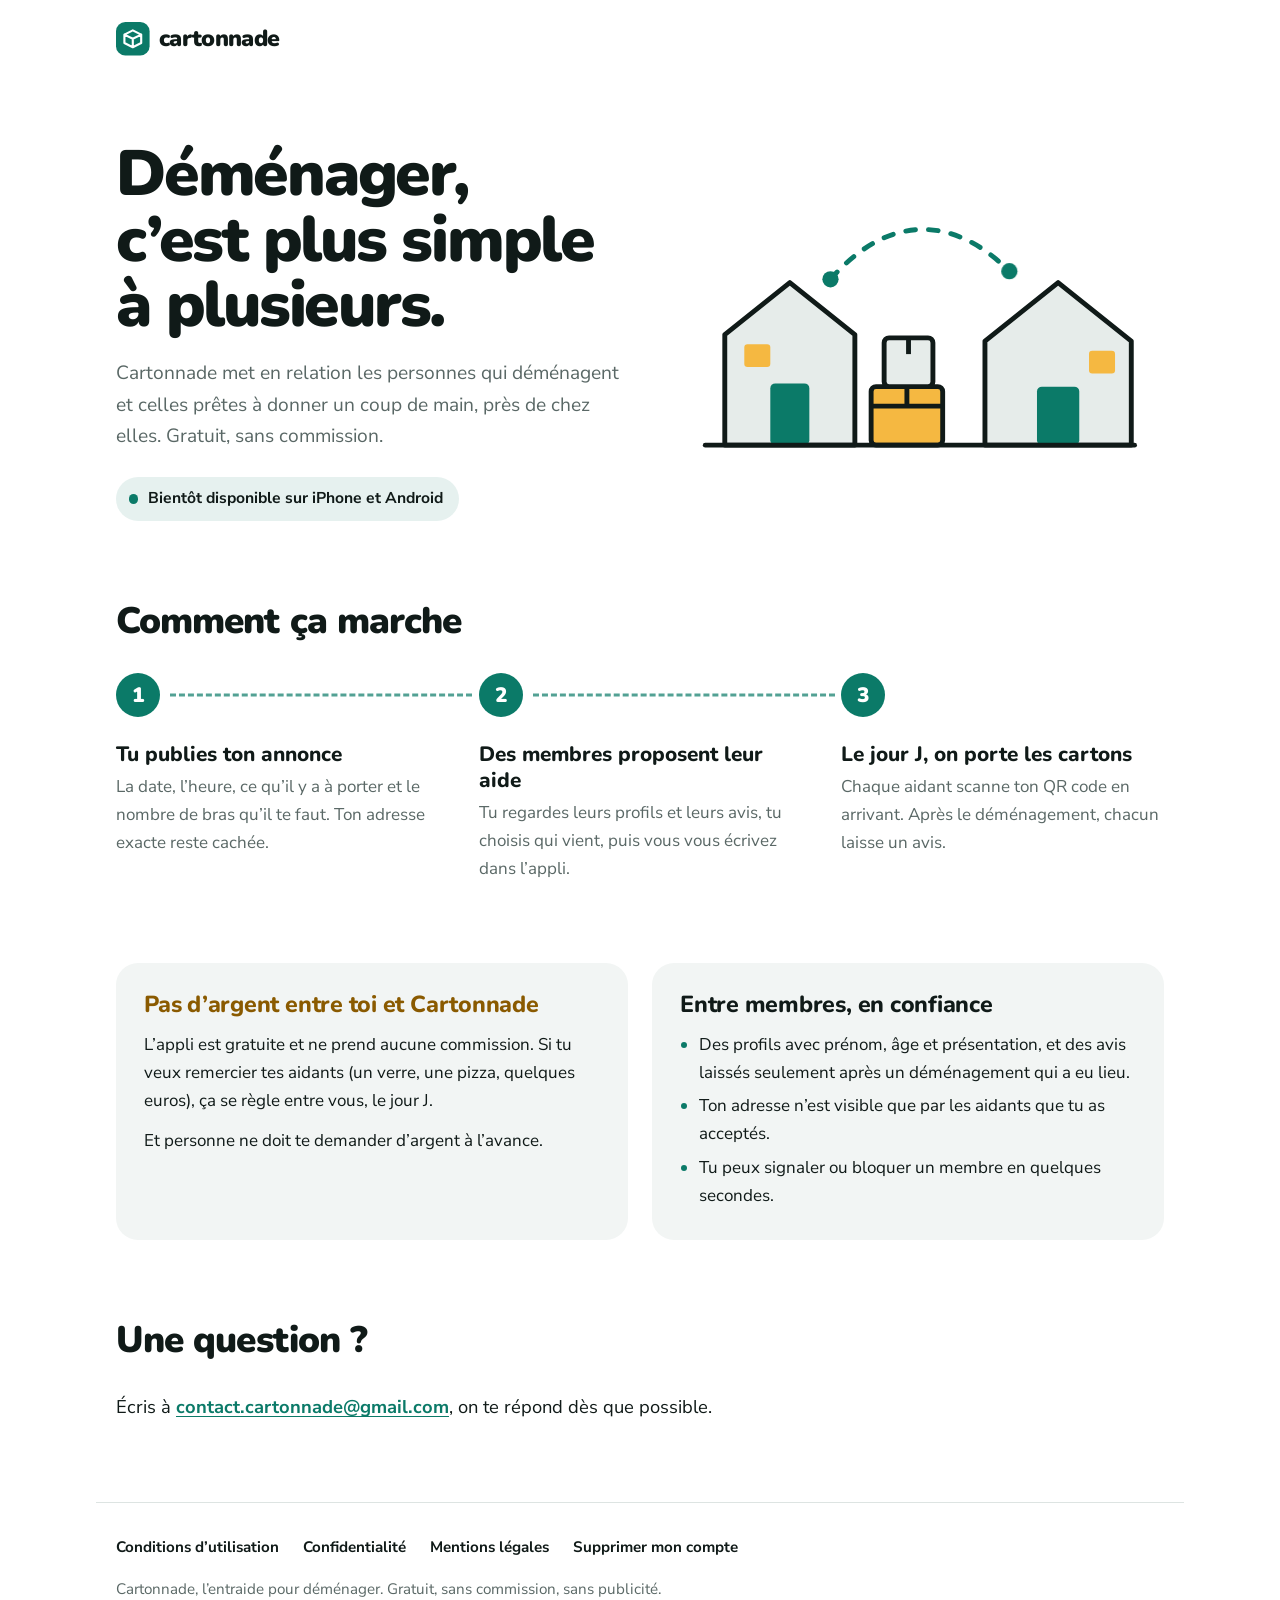
==== index.html @ 96b387e8 "Mise en ligne du site cartonnade.fr Co-Authored-By: Claude Opus 5.5 <noreply@anthropic.com> Claude-S" ====
<!doctype html>
<html lang="fr">
<head>
<meta charset="utf-8">
<meta name="viewport" content="width=device-width, initial-scale=1">
<title>Cartonnade, l’entraide pour déménager</title>
<meta name="description" content="Cartonnade met en relation les personnes qui déménagent et celles prêtes à donner un coup de main, partout en France. Gratuit, sans commission.">
<meta name="theme-color" content="#121414" media="(prefers-color-scheme: dark)">
<meta name="theme-color" content="#ffffff" media="(prefers-color-scheme: light)">
<link rel="icon" href="/statique/favicon-32.png" sizes="32x32" type="image/png">
<link rel="apple-touch-icon" href="/statique/apple-touch-icon.png">
<link rel="preload" href="/statique/polices/nunito-900.woff2" as="font" type="font/woff2" crossorigin>
<link rel="preload" href="/statique/polices/nunito-sans-400.woff2" as="font" type="font/woff2" crossorigin>
<link rel="stylesheet" href="/statique/style.css">
<meta property="og:title" content="Cartonnade, l’entraide pour déménager">
<meta property="og:description" content="Cartonnade met en relation les personnes qui déménagent et celles prêtes à donner un coup de main, partout en France. Gratuit, sans commission.">
<meta property="og:image" content="https://cartonnade.fr/statique/icone-512.png">
<meta property="og:locale" content="fr_FR">
</head>
<body>
<a class="passer" href="#contenu">Aller au contenu</a>
<header class="entete">
  <a class="logo" href="/" aria-label="Cartonnade, accueil"><svg viewBox="0 0 36 36" aria-hidden="true"><rect class="marque" width="36" height="36" rx="10"/><path class="carton" transform="translate(6 6)" d="M3 7.5L12 3l9 4.5v9L12 21l-9-4.5zM3 7.5L12 12l9-4.5M12 12v9" fill="none" stroke-width="2.3" stroke-linecap="round" stroke-linejoin="round"/></svg><span>cartonnade</span></a>
  
</header>
<main id="contenu">
<section class="une" aria-labelledby="titre">
  <div>
    <h1 id="titre">Déménager, c’est plus simple à plusieurs.</h1>
    <p class="chapo">Cartonnade met en relation les personnes qui déménagent et celles prêtes à donner un coup de main, près de chez elles. Gratuit, sans commission.</p>
    <p class="bientot">Bientôt disponible sur iPhone et Android</p>
  </div>
  <svg class="illustration" viewBox="0 0 300 180" fill="none" role="img" aria-label="Deux maisons reliées par un trajet en pointillés, avec des cartons posés entre les deux.">
    <defs>
      <mask id="masque-trajet" maskUnits="userSpaceOnUse" x="0" y="0" width="300" height="180">
        <path class="revele" d="M95 58C130 18 170 18 205 53" stroke="#fff" stroke-width="10" stroke-linecap="round" fill="none"/>
      </mask>
    </defs>
    <path class="trajet" d="M95 58C130 18 170 18 205 53" stroke-width="3" stroke-dasharray="6 8" stroke-linecap="round" mask="url(#masque-trajet)"/>
    <circle class="vert" cx="95" cy="58" r="5"/>
    <circle class="vert arrivee" cx="205" cy="53" r="5"/>
    <path class="maison" d="M30 160V92l40-32 40 32v68z" stroke-width="3" stroke-linejoin="round"/>
    <rect class="vert" x="58" y="122" width="24" height="38" rx="3"/>
    <rect class="ambre" x="42" y="98" width="16" height="14" rx="2"/>
    <path class="maison" d="M190 160V96l45-36 45 36v64z" stroke-width="3" stroke-linejoin="round"/>
    <rect class="vert" x="222" y="124" width="26" height="36" rx="3"/>
    <rect class="ambre" x="254" y="102" width="16" height="14" rx="2"/>
    <rect class="ambre trait" x="120" y="124" width="44" height="36" rx="3" stroke-width="3"/>
    <path class="trait" d="M120 136h44M142 124v12" stroke-width="3"/>
    <rect class="maison" x="128" y="94" width="30" height="30" rx="3" stroke-width="3"/>
    <path class="trait" d="M143 94v10" stroke-width="3"/>
    <path class="trait" d="M18 160h264" stroke-width="3" stroke-linecap="round"/>
  </svg>
</section>

<section class="bloc" aria-labelledby="etapes">
  <h2 id="etapes">Comment ça marche</h2>
  <ol class="etapes">
    <li>
      <h3>Tu publies ton annonce</h3>
      <p>La date, l’heure, ce qu’il y a à porter et le nombre de bras qu’il te faut. Ton adresse exacte reste cachée.</p>
    </li>
    <li>
      <h3>Des membres proposent leur aide</h3>
      <p>Tu regardes leurs profils et leurs avis, tu choisis qui vient, puis vous vous écrivez dans l’appli.</p>
    </li>
    <li>
      <h3>Le jour J, on porte les cartons</h3>
      <p>Chaque aidant scanne ton QR code en arrivant. Après le déménagement, chacun laisse un avis.</p>
    </li>
  </ol>
</section>

<div class="bloc duo">
  <section class="argent" aria-labelledby="argent">
    <h2 id="argent">Pas d’argent entre toi et Cartonnade</h2>
    <p>L’appli est gratuite et ne prend aucune commission. Si tu veux remercier tes aidants (un verre, une pizza, quelques euros), ça se règle entre vous, le jour J.</p>
    <p>Et personne ne doit te demander d’argent à l’avance.</p>
  </section>
  <section aria-labelledby="confiance">
    <h2 id="confiance">Entre membres, en confiance</h2>
    <ul>
      <li>Des profils avec prénom, âge et présentation, et des avis laissés seulement après un déménagement qui a eu lieu.</li>
      <li>Ton adresse n’est visible que par les aidants que tu as acceptés.</li>
      <li>Tu peux signaler ou bloquer un membre en quelques secondes.</li>
    </ul>
  </section>
</div>

<section class="bloc contact" aria-labelledby="question">
  <h2 id="question" class="bloc-titre">Une question ?</h2>
  <p>Écris à <a href="mailto:contact.cartonnade@gmail.com">contact.cartonnade@gmail.com</a>, on te répond dès que possible.</p>
</section>

</main>
<footer class="pied">
  <ul><li><a href="/conditions/">Conditions d’utilisation</a></li><li><a href="/confidentialite/">Confidentialité</a></li><li><a href="/mentions-legales/">Mentions légales</a></li><li><a href="/supprimer-mon-compte/">Supprimer mon compte</a></li></ul>
  <p>Cartonnade, l’entraide pour déménager. Gratuit, sans commission, sans publicité.</p>
</footer>
</body>
</html>
---- statique/style.css ----
/* Cartonnade · site cartonnade.fr — mêmes couleurs et polices que l'appli (src/theme/couleurs.ts). */

@font-face { font-family: 'Nunito'; font-weight: 800; font-display: swap; src: url('/statique/polices/nunito-800.woff2') format('woff2'); }
@font-face { font-family: 'Nunito'; font-weight: 900; font-display: swap; src: url('/statique/polices/nunito-900.woff2') format('woff2'); }
@font-face { font-family: 'Nunito Sans'; font-weight: 400; font-display: swap; src: url('/statique/polices/nunito-sans-400.woff2') format('woff2'); }
@font-face { font-family: 'Nunito Sans'; font-weight: 700; font-display: swap; src: url('/statique/polices/nunito-sans-700.woff2') format('woff2'); }
@font-face { font-family: 'Nunito Sans'; font-weight: 800; font-display: swap; src: url('/statique/polices/nunito-sans-800.woff2') format('woff2'); }

/* Thème sombre (celui de l'appli par défaut) */
:root {
  color-scheme: dark;
  --fond: #121414;
  --surface: #1b1f1f;
  --surface2: #252a2a;
  --ligne: #313737;
  --texte: #f1f5f4;
  --attenue: #9ca8a6;
  --accent: #2bb894;
  --accent-encre: #06231c;
  --accent-doux: rgba(43, 184, 148, 0.15);
  --argent: #f5b841;
  --argent-texte: #f5b841;
  --maison: #252a2a;
  --trait: #f1f5f4;
  --titre: 'Nunito', ui-rounded, system-ui, sans-serif;
  --corps: 'Nunito Sans', system-ui, -apple-system, 'Segoe UI', sans-serif;
  --colonne: 42rem;
}

/* Thème clair, si le téléphone ou l'ordinateur est réglé en clair */
@media (prefers-color-scheme: light) {
  :root {
    color-scheme: light;
    --fond: #ffffff;
    --surface: #f2f5f4;
    --surface2: #e6ecea;
    --ligne: #dde4e2;
    --texte: #101a18;
    --attenue: #5a6866;
    --accent: #0b7a68;
    --accent-encre: #ffffff;
    --accent-doux: rgba(11, 122, 104, 0.1);
    --argent-texte: #8a5a00;
    --maison: #e6ecea;
    --trait: #101a18;
  }
}

*, *::before, *::after { box-sizing: border-box; }

html { -webkit-text-size-adjust: 100%; text-size-adjust: 100%; }

body {
  margin: 0;
  background: var(--fond);
  color: var(--texte);
  font-family: var(--corps);
  font-size: 1.0625rem;
  line-height: 1.65;
  font-kerning: normal;
  -webkit-font-smoothing: antialiased;
}

a { color: var(--accent); font-weight: 700; text-decoration-thickness: 0.08em; text-underline-offset: 0.18em; }
a:hover { text-decoration-thickness: 0.14em; }
:focus-visible { outline: 3px solid var(--accent); outline-offset: 3px; border-radius: 6px; }

.passer { position: absolute; left: -9999px; top: 0.5rem; background: var(--accent); color: var(--accent-encre); padding: 0.6rem 1rem; border-radius: 12px; z-index: 10; }
.passer:focus { left: 1rem; }

/* ---------- En-tête et pied de page ---------- */

.entete, .pied, main { width: 100%; max-width: 68rem; margin: 0 auto; padding-left: 1.25rem; padding-right: 1.25rem; }

.entete { display: flex; align-items: center; justify-content: space-between; gap: 1rem; padding-top: 1.25rem; padding-bottom: 1.25rem; }

.logo { display: inline-flex; align-items: center; gap: 0.6rem; color: var(--texte); text-decoration: none; font-family: var(--titre); font-weight: 900; font-size: 1.45rem; letter-spacing: -0.03em; }
.logo svg { width: 2.1rem; height: 2.1rem; flex: none; }
.logo .marque { fill: var(--accent); }
.logo .carton { stroke: var(--accent-encre); }

.entete-lien { color: var(--attenue); font-weight: 700; font-size: 0.95rem; text-decoration: none; }
.entete-lien:hover { color: var(--texte); }

.pied { margin-top: 5rem; padding-top: 2rem; padding-bottom: 3rem; border-top: 1px solid var(--ligne); color: var(--attenue); font-size: 0.95rem; }
.pied ul { list-style: none; margin: 0 0 1rem; padding: 0; display: flex; flex-wrap: wrap; gap: 0.5rem 1.5rem; }
.pied a { color: var(--texte); font-weight: 700; text-decoration: none; }
.pied a:hover, .pied a[aria-current='page'] { color: var(--accent); }
.pied p { margin: 0; }

/* ---------- Accueil ---------- */

.une { display: grid; grid-template-columns: 1fr; gap: 2rem; align-items: center; padding-top: 2rem; }
@media (min-width: 52rem) { .une { grid-template-columns: 1.05fr 1fr; gap: 3rem; padding-top: 4rem; } }

.une h1 {
  font-family: var(--titre);
  font-weight: 900;
  font-size: clamp(2.5rem, 7.2vw, 4rem);
  line-height: 1.02;
  letter-spacing: -0.035em;
  margin: 0 0 1.25rem;
  text-wrap: balance;
}
.une .chapo { font-size: 1.2rem; color: var(--attenue); margin: 0 0 1.5rem; max-width: 32rem; }
.bientot { display: inline-flex; align-items: center; gap: 0.6rem; margin: 0; padding: 0.55rem 1rem 0.55rem 0.8rem; border-radius: 999px; background: var(--accent-doux); color: var(--texte); font-weight: 700; font-size: 0.98rem; }
.bientot::before { content: ''; width: 0.6rem; height: 0.6rem; border-radius: 50%; background: var(--accent); flex: none; }

.illustration { width: 100%; height: auto; display: block; }
.illustration .maison { fill: var(--maison); stroke: var(--trait); }
.illustration .trait { stroke: var(--trait); }
.illustration .vert { fill: var(--accent); }
.illustration .ambre { fill: var(--argent); }
.illustration .trajet { stroke: var(--accent); }

/* Un seul mouvement : le trajet se dessine d'une maison à l'autre au chargement. */
@media (prefers-reduced-motion: no-preference) {
  .illustration .revele { stroke-dasharray: 160; stroke-dashoffset: 160; animation: dessiner 1.4s 0.3s cubic-bezier(0.45, 0, 0.2, 1) forwards; }
  .illustration .arrivee { opacity: 0; transform-box: fill-box; transform-origin: center; animation: arriver 0.35s 1.6s ease-out forwards; }
}
@keyframes dessiner { to { stroke-dashoffset: 0; } }
@keyframes arriver { from { opacity: 0; transform: scale(0.3); } to { opacity: 1; transform: scale(1); } }

.bloc { margin-top: 5rem; }
.bloc > h2, .bloc-titre { font-family: var(--titre); font-weight: 900; font-size: clamp(1.7rem, 4vw, 2.3rem); letter-spacing: -0.025em; line-height: 1.1; margin: 0 0 2rem; }

/* Les trois étapes, reliées par le même trajet en pointillés que l'illustration */
.etapes { list-style: none; margin: 0; padding: 0; display: grid; gap: 2rem; counter-reset: etape; position: relative; }
.etapes li { counter-increment: etape; position: relative; padding-left: 4rem; }
.etapes li::before {
  content: counter(etape);
  position: absolute; left: 0; top: -0.15rem;
  width: 2.75rem; height: 2.75rem; border-radius: 50%;
  display: grid; place-items: center;
  background: var(--accent); color: var(--accent-encre);
  font-family: var(--titre); font-weight: 900; font-size: 1.3rem;
  z-index: 1;
}
.etapes li:not(:last-child)::after {
  content: ''; position: absolute; left: 1.375rem; top: 2.9rem; bottom: -2rem;
  border-left: 3px dashed var(--accent); opacity: 0.7; transform: translateX(-1.5px);
}
.etapes h3 { font-family: var(--titre); font-weight: 800; font-size: 1.3rem; margin: 0 0 0.35rem; line-height: 1.25; }
.etapes p { margin: 0; color: var(--attenue); max-width: 26rem; }

@media (min-width: 52rem) {
  .etapes { grid-template-columns: repeat(3, 1fr); gap: 2.5rem; }
  .etapes li { padding-left: 0; padding-top: 4.25rem; }
  .etapes li::before { top: 0; }
  .etapes li:not(:last-child)::after { left: 3.4rem; right: -2.1rem; top: 1.375rem; bottom: auto; border-left: 0; border-top: 3px dashed var(--accent); transform: translateY(-1.5px); }
}

.duo { display: grid; gap: 1.25rem; }
@media (min-width: 52rem) { .duo { grid-template-columns: 1fr 1fr; gap: 1.5rem; } }
.duo section { background: var(--surface); border-radius: 22px; padding: 1.75rem 1.75rem 1.5rem; }
.duo h2 { font-family: var(--titre); font-weight: 800; font-size: 1.45rem; line-height: 1.2; margin: 0 0 0.75rem; letter-spacing: -0.01em; }
.duo p { margin: 0 0 0.75rem; }
.duo ul { margin: 0; padding-left: 1.2rem; }
.duo li { margin-bottom: 0.35rem; }
.duo li::marker { color: var(--accent); }
.duo .argent h2 { color: var(--argent-texte); }

.contact { text-align: left; }
.contact p { font-size: 1.15rem; margin: 0; }

/* ---------- Pages de texte (conditions, confidentialité…) ---------- */

.document { max-width: var(--colonne); margin: 0 auto; padding-top: 1.5rem; }
.document h1 { font-family: var(--titre); font-weight: 900; font-size: clamp(2.1rem, 6vw, 3rem); line-height: 1.08; letter-spacing: -0.03em; margin: 0 0 0.5rem; text-wrap: balance; }
.document .version { color: var(--attenue); margin: 0 0 2rem; }

.essentiel { background: var(--accent-doux); border-radius: 22px; padding: 1.5rem 1.6rem 1.25rem; margin: 0 0 2.5rem; }
.essentiel h2 { font-family: var(--titre); font-weight: 800; font-size: 1.3rem; margin: 0 0 0.6rem; }
.essentiel ul { margin: 0 0 0.75rem; padding-left: 1.2rem; }
.essentiel li { margin-bottom: 0.4rem; }
.essentiel li::marker { color: var(--accent); }
.essentiel .nb { margin: 0; color: var(--attenue); font-size: 0.95rem; }

.sommaire { border: 1px solid var(--ligne); border-radius: 18px; padding: 1.1rem 1.4rem; margin: 0 0 3rem; }
.sommaire h2 { font-family: var(--corps); font-weight: 800; font-size: 1rem; margin: 0 0 0.5rem; color: var(--attenue); }
.sommaire ol { margin: 0; padding-left: 1.4rem; columns: 1; }
@media (min-width: 40rem) { .sommaire ol { columns: 2; column-gap: 2rem; } }
.sommaire li { break-inside: avoid; margin-bottom: 0.25rem; }
.sommaire a { font-weight: 700; text-decoration: none; color: var(--texte); }
.sommaire a:hover { color: var(--accent); text-decoration: underline; }
.sommaire li::marker { color: var(--attenue); font-weight: 700; }

.document article h2 { font-family: var(--titre); font-weight: 800; font-size: 1.5rem; line-height: 1.2; letter-spacing: -0.01em; margin: 3rem 0 0.9rem; scroll-margin-top: 1.5rem; }
.document article h3 { font-family: var(--corps); font-weight: 800; font-size: 1.1rem; margin: 1.75rem 0 0.5rem; }
.document article p, .document article ul, .document article ol { margin: 0 0 1rem; }
.document article ul, .document article ol { padding-left: 1.3rem; }
.document article li { margin-bottom: 0.45rem; }
.document article li::marker { color: var(--accent); }
.document strong { font-weight: 800; }

.encadre { background: var(--surface); border-radius: 18px; padding: 1.1rem 1.3rem; margin: 0 0 1.25rem; }
.encadre p:last-child { margin-bottom: 0; }

/* Tableau des données : se transforme en fiches sur téléphone */
.tableau { width: 100%; border-collapse: collapse; margin: 0 0 1.5rem; font-size: 0.98rem; }
.tableau th, .tableau td { text-align: left; vertical-align: top; padding: 0.8rem 0.75rem; border-bottom: 1px solid var(--ligne); }
.tableau thead th { font-weight: 800; color: var(--attenue); font-size: 0.92rem; border-bottom-width: 2px; }
.tableau tbody th { font-weight: 800; }
.tableau td:first-of-type { min-width: 0; }
@media (max-width: 40rem) {
  .tableau thead { position: absolute; left: -9999px; }
  .tableau, .tableau tbody, .tableau tr, .tableau th, .tableau td { display: block; }
  .tableau tr { background: var(--surface); border-radius: 16px; padding: 0.9rem 1rem; margin-bottom: 0.75rem; }
  .tableau th, .tableau td { border: 0; padding: 0.2rem 0; }
  .tableau tbody th { font-size: 1.05rem; margin-bottom: 0.2rem; }
  .tableau td::before { content: attr(data-titre); display: block; font-weight: 800; color: var(--attenue); font-size: 0.85rem; margin-top: 0.5rem; }
}

.a-completer { background: var(--argent); color: #2a1c00; border-radius: 6px; padding: 0 0.3em; font-weight: 800; }
.a-completer a { color: inherit; }

@media print {
  :root { --fond: #fff; --texte: #000; --attenue: #444; --surface: #f4f4f4; --accent: #0b7a68; --accent-doux: #eef6f4; --ligne: #ccc; }
  .entete-lien, .sommaire, .pied ul, .passer { display: none; }
}
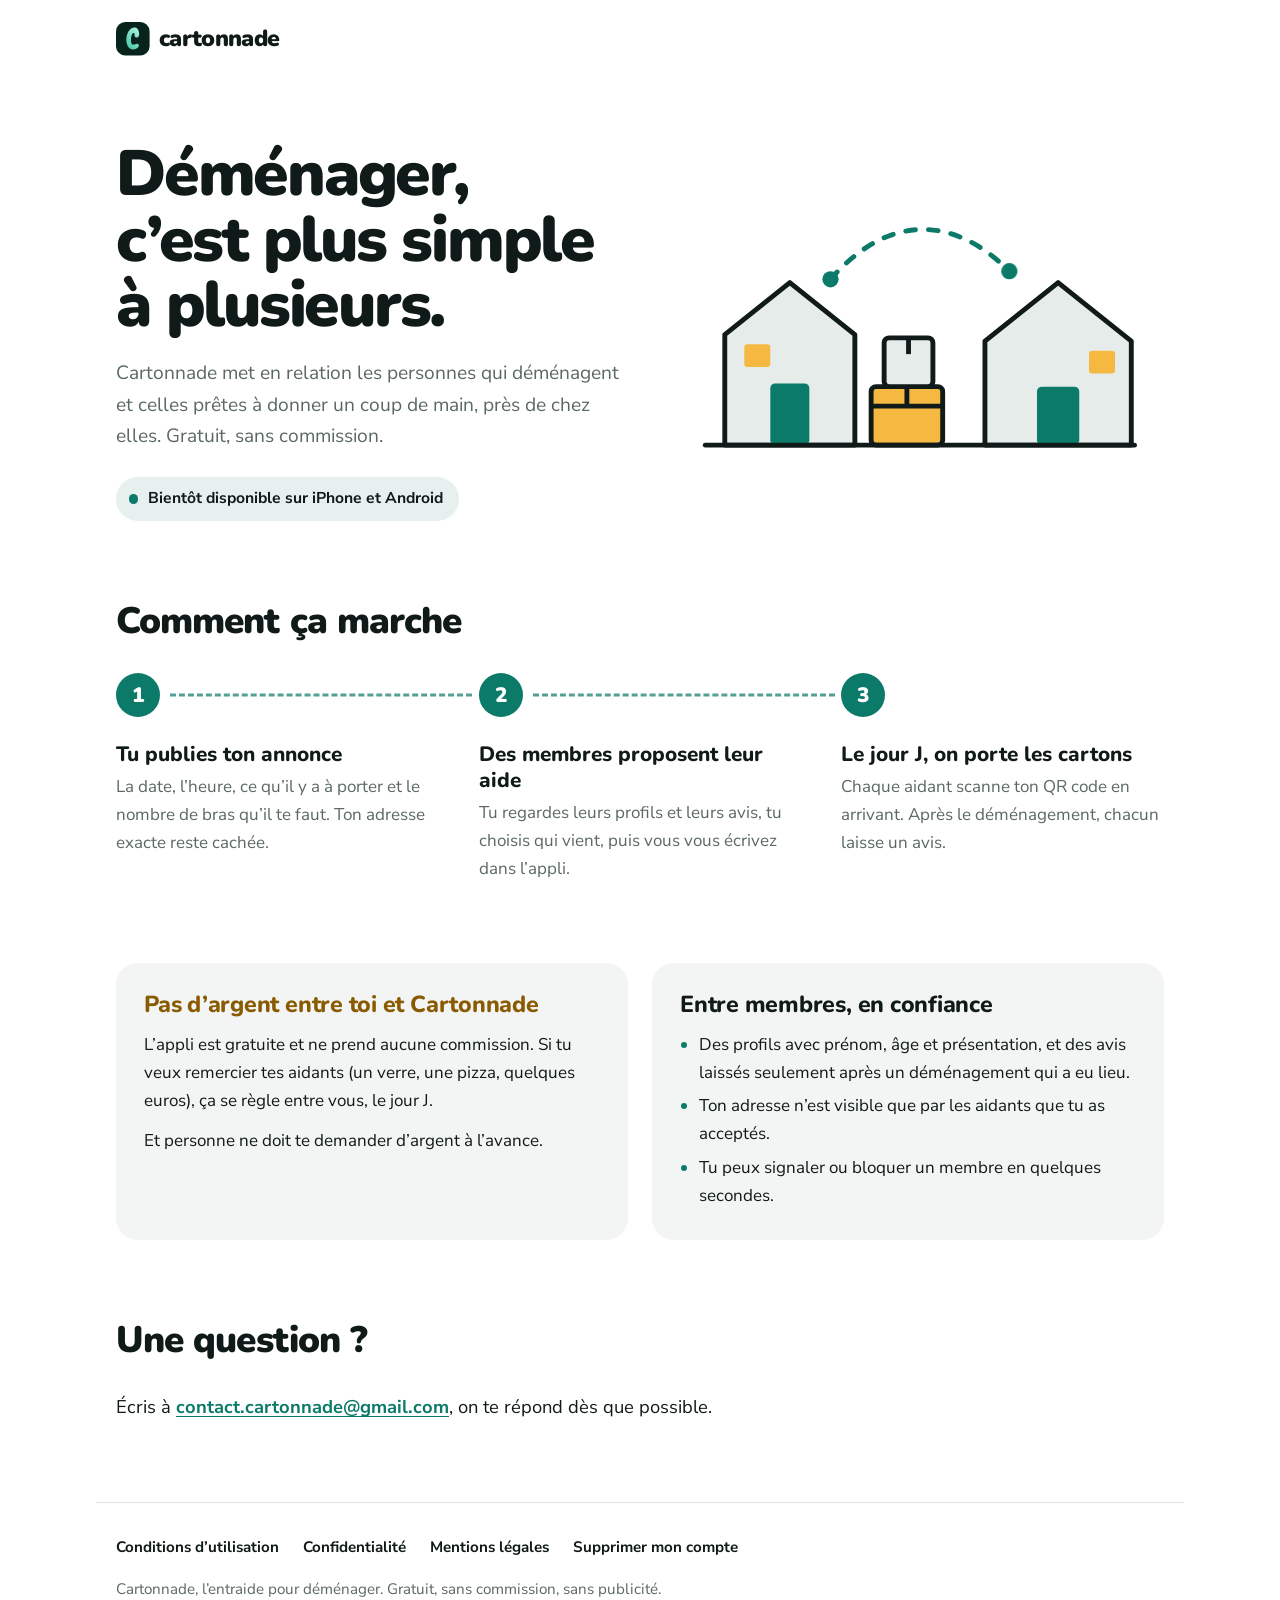
==== commit 475daace: "Nouveau logo Co-Authored-By: Claude Opus 5.5 <noreply@anthropic.com> Claude-Session: https://claude." ====
--- a/index.html
+++ b/index.html
@@ -20,7 +20,7 @@
 <body>
 <a class="passer" href="#contenu">Aller au contenu</a>
 <header class="entete">
-  <a class="logo" href="/" aria-label="Cartonnade, accueil"><svg viewBox="0 0 36 36" aria-hidden="true"><rect class="marque" width="36" height="36" rx="10"/><path class="carton" transform="translate(6 6)" d="M3 7.5L12 3l9 4.5v9L12 21l-9-4.5zM3 7.5L12 12l9-4.5M12 12v9" fill="none" stroke-width="2.3" stroke-linecap="round" stroke-linejoin="round"/></svg><span>cartonnade</span></a>
+  <a class="logo" href="/" aria-label="Cartonnade, accueil"><svg viewBox="0 0 100 100" aria-hidden="true"><defs><linearGradient id="degrade-logo" gradientUnits="userSpaceOnUse" x1="30.95" y1="69.05" x2="71.9" y2="28.1"><stop offset="0" stop-color="#50C9AA"/><stop offset="1" stop-color="#A5F1DE"/></linearGradient></defs><rect width="100" height="100" rx="28" fill="#06231C"/><path d="M52.95 82.15C56.12 81.87 59.7 80.45 62.58 78.36C63.34 77.81 64.1 77.15 64.85 76.37C66.88 74.3 67.78 72.59 68 70.4C68.18 68.64 67.62 67.05 66.42 65.9C65.41 64.92 64.34 64.66 62.36 64.88C61.13 65.02 59.9 65.33 57.43 66.12C55.21 66.84 54.02 67.17 53.08 67.33C50.41 67.77 48.62 67.36 47.39 66.05C45.86 64.42 44.88 61.65 44.61 58.18C44.51 56.94 44.44 54.37 44.47 53.12C44.58 48.67 45.36 43.66 46.54 39.8C46.94 38.48 47.73 36.66 48.3 35.76C48.91 34.76 49.76 33.82 50.41 33.39C51.04 32.97 51.81 32.75 52.61 32.75C53.39 32.75 53.9 32.93 54.25 33.33C54.45 33.56 54.56 33.79 54.72 34.28C54.98 35.12 55.06 35.94 55.15 38.65C55.22 40.77 55.3 41.38 55.69 42.58C55.99 43.52 56.36 44.16 57 44.81C57.85 45.7 58.59 46.08 59.97 46.36C60.46 46.46 60.66 46.48 61.78 46.47C62.98 46.47 63.05 46.47 63.52 46.34C66.04 45.64 67.99 42.91 68.62 39.2C68.82 38.03 68.86 37.27 68.84 35.77C68.75 32.21 68.14 28.55 67.17 25.88C66.68 24.52 65.98 23.07 65.31 22.01C63.99 19.92 62.12 18.12 60.3 17.19C58.57 16.31 56.83 15.96 54.41 16.02C51.37 16.09 48.83 16.86 46.16 18.51C42.36 20.88 39.16 24.5 36.65 29.3C33.47 35.38 31.5 42.39 30.84 49.95C30.76 50.96 30.73 54.05 30.8 55.28C31 59.02 31.56 62.59 32.44 65.65C33.34 68.8 34.9 72.05 36.64 74.41C38.24 76.58 40.35 78.5 42.62 79.86C44.87 81.2 47.72 82 50.75 82.15C51.94 82.2 52.33 82.2 52.95 82.15Z" fill="url(#degrade-logo)"/></svg><span>cartonnade</span></a>
   
 </header>
 <main id="contenu">
--- a/statique/style.css
+++ b/statique/style.css
@@ -76,8 +76,6 @@
 
 .logo { display: inline-flex; align-items: center; gap: 0.6rem; color: var(--texte); text-decoration: none; font-family: var(--titre); font-weight: 900; font-size: 1.45rem; letter-spacing: -0.03em; }
 .logo svg { width: 2.1rem; height: 2.1rem; flex: none; }
-.logo .marque { fill: var(--accent); }
-.logo .carton { stroke: var(--accent-encre); }
 
 .entete-lien { color: var(--attenue); font-weight: 700; font-size: 0.95rem; text-decoration: none; }
 .entete-lien:hover { color: var(--texte); }
